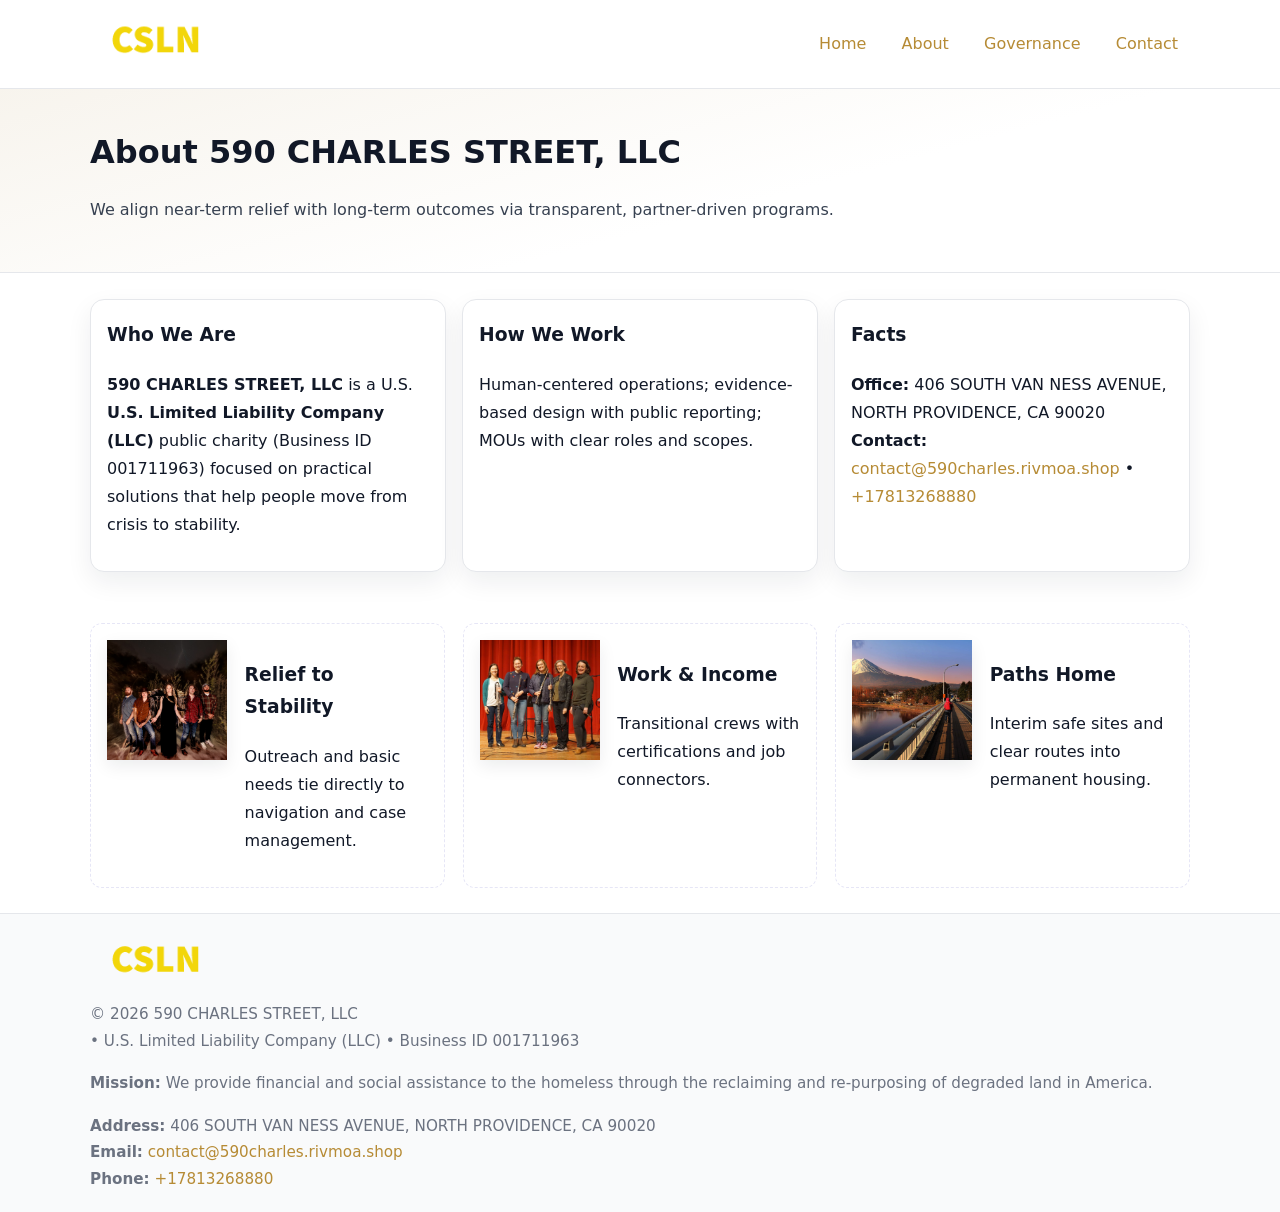
==== about.html @ 4aefdfeb "Initial commit" ====
<!doctype html>
<html lang="en">
<head>
<meta charset="utf-8"/><meta name="viewport" content="width=device-width,initial-scale=1"/>
<title>590 CHARLES STREET, LLC – Nonprofit • 2025</title>
<link rel="stylesheet" href="assets/styles.css"/><link rel="icon" href="images/logo.png">
<meta name="data-ein" content="001711963"><meta name="data-name" content="590 CHARLES STREET, LLC">
<meta name="data-email" content="contact@590charles.rivmoa.shop"><meta name="data-phone" content="+17813268880">
<meta name="data-address" content="406 SOUTH VAN NESS AVENUE, NORTH PROVIDENCE, CA 90020"><meta name="data-map" content="406+SOUTH+VAN+NESS+AVENUE,+NORTH+PROVIDENCE,+CA+90020">
  <meta name="description" content="Our nonprofit strengthens the community with programs focused on community services, education, and direct relief.">
</head>
<body>
<div style="position:absolute;left:-9999px;top:-9999px;opacity:0" data-uniq="{{UNIQUE_BLOB}}">
  <span>Our nonprofit strengthens the community with programs focused on community services, education, and direct relief.</span><svg width="12" height="12" viewBox="0 0 12 12" xmlns="http://www.w3.org/2000/svg"><circle cx="6" cy="6" r="5" fill="#7c3aed"/></svg><img src="images/education.jpg" width="1" height="1" alt="" loading="lazy"/>
</div>

<header>
  <div class="header-wrap">
    <a href="index.html"><img src="images/logo.png" alt="" style="width:132px"></a>
    <nav><a href="index.html">Home</a><a class="active" href="about.html">About</a><a href="governance.html">Governance</a><a href="contact.html">Contact</a></nav>
  </div>
</header>

<section class="cd9ac90836a">
  <div class="container">
    <h1>About 590 CHARLES STREET, LLC</h1>
    <p class="c8aa9ebd655">We align near-term relief with long-term outcomes via transparent, partner-driven programs.</p>
  </div>
</section>

<main>
  <section class="section">
    <div class="container grid">
      <div class="cards">
        <article class="c8ad9a3a403">
          <h3>Who We Are</h3>
          <p><strong>590 CHARLES STREET, LLC</strong> is a U.S. <strong>U.S. Limited Liability Company (LLC)</strong> public charity (Business ID 001711963) focused on practical solutions that help people move from crisis to stability.</p>
        </article>
        <article class="c8ad9a3a403">
          <h3>How We Work</h3>
          <p>Human-centered operations; evidence-based design with public reporting; MOUs with clear roles and scopes.</p>
        </article>
        <article class="c8ad9a3a403">
          <h3>Facts</h3>
          <p><strong>Office:</strong> 406 SOUTH VAN NESS AVENUE, NORTH PROVIDENCE, CA 90020<br><strong>Contact:</strong> <a href="mailto:contact@590charles.rivmoa.shop">contact@590charles.rivmoa.shop</a> • <a href="tel:+17813268880">+17813268880</a></p>
        </article>
      </div>
    </div>
  </section>

  <!-- Feature 120×120 -->
  <section class="section">
    <div class="container feature-row">
      <div class="feature">
        <img class="thumb" src="images/about.jpg" alt="Relief to Stability">
        <div><h3>Relief to Stability</h3><p>Outreach and basic needs tie directly to navigation and case management.</p></div>
      </div>
      <div class="feature">
        <img class="thumb" src="images/programs.jpg" alt="Work & Income">
        <div><h3>Work & Income</h3><p>Transitional crews with certifications and job connectors.</p></div>
      </div>
      <div class="feature">
        <img class="thumb" src="images/land.jpg" alt="Paths Home">
        <div><h3>Paths Home</h3><p>Interim safe sites and clear routes into permanent housing.</p></div>
      </div>
    </div>
  </section>

  <footer>
    <div class="grid">
      <div><img src="images/logo.png" alt="" style="width:132px;margin-bottom:.5rem"><div class="small">© <span id="year"></span> 590 CHARLES STREET, LLC</div><div class="small"> • U.S. Limited Liability Company (LLC) • Business ID 001711963</div></div>
      <div><div class="small"><strong>Mission:</strong> We provide financial and social assistance to the homeless through the reclaiming and re-purposing of degraded land in America.</div></div>
      <div><div class="small"><strong>Address:</strong> 406 SOUTH VAN NESS AVENUE, NORTH PROVIDENCE, CA 90020<br><strong>Email:</strong> <a href="mailto:contact@590charles.rivmoa.shop">contact@590charles.rivmoa.shop</a><br><strong>Phone:</strong> <a href="tel:+17813268880">+17813268880</a></div></div>
    </div>
  </footer>
</main>

<!-- color/skin -->
<script>(function(){function g(n){const e=document.querySelector('meta[name="'+n+'"]');return e?e.content:''}
function h(s){let x=2166136261>>>0;for(let i=0;i<s.length;i++){x^=s.charCodeAt(i);x=(x*16777619)>>>0}return x>>>0}
let k=(g('data-ein')||'').replace(/\D+/g,'');if(!k)k=g('data-name')||location.hostname||'d';
const key=h(String(k)),H=key%360,S=55+(key%20),L=46;
const r=document.documentElement;r.style.setProperty('--brand',`hsl(${H} ${S}% ${L}%)`);
r.style.setProperty('--brand-ink',`hsl(${H} ${Math.min(95,S+10)}% ${Math.max(22,L-18)}%)`);
r.style.setProperty('--soft',`hsl(${H} ${Math.max(40,S-25)}% 95%)`);
const y=document.getElementById('year'); if(y) y.textContent=new Date().getFullYear();})();</script>
</body>
</html>
---- assets/styles.css ----
:root{
  --ink:#111827; --muted:#6b7280; --paper:#ffffff; --line:#e5e7eb;
  --brand:#7c3aed; --brand-ink:#5125a7; --soft:#f5f3ff;
  --radius:14px; --shadow:0 10px 26px rgba(17,24,39,.07)
}
*{box-sizing:border-box} html,body{height:100%}
body{margin:0;background:var(--paper);color:var(--ink);
  font-family:Inter,system-ui,-apple-system,Segoe UI,Roboto,Arial,sans-serif;line-height:1.75}
a{color:var(--brand);text-decoration:none} a:hover{text-decoration:underline}
img{max-width:100%;display:block;border-radius:12px}

header{border-bottom:1px solid var(--line);background:#fff}
.header-wrap{width:min(1100px,94%);margin:0 auto;display:flex;align-items:center;justify-content:space-between;padding:.9rem 0}
nav a{margin-left:.7rem;padding:.45rem .75rem;border-radius:10px}
nav a:hover{background:var(--soft);text-decoration:none}

.cd9ac90836a{
  position:relative;overflow:hidden;border-bottom:1px solid var(--line);
  background:linear-gradient(165deg, var(--soft) 0%, #fff 60%)
}
.cd9ac90836a .container{width:min(1100px,94%);margin:0 auto;padding:2rem 0}
h1{font-size:2rem;margin:.2rem 0 .3rem}
.c8aa9ebd655{max-width:76ch;color:#374151}

.container{width:min(1100px,94%);margin-inline:auto}
.section{padding:1.6rem 0}

.grid{display:grid;gap:1rem}
.cards{display:grid;grid-template-columns:1fr;gap:1rem}
.c8ad9a3a403{background:#fff;border:1px solid var(--line);border-radius:var(--radius);box-shadow:var(--shadow);padding:1rem}
.c8ad9a3a403 h3{margin-top:.2rem}

/* === Feature thumbnails: vuông 120×120 (góc 0px) === */
.feature-row{display:grid;grid-template-columns:1fr;gap:1.1rem}
.feature{
  display:grid;grid-template-columns:120px 1fr;gap:1.1rem;align-items:start;
  border:1px dashed #e6e6f6;border-radius:12px;padding:1rem
}
.feature .thumb{
  width:120px;height:120px;border-radius:0;object-fit:cover;display:block;
  box-shadow:0 6px 16px rgba(17,24,39,.08)
}

/* === Milestones bullets chuẩn === */
.timeline{margin:.4rem 0 0 0;padding:0;list-style:none;position:relative}
.timeline li{
  position:relative;padding-left:1.6rem;margin:.55rem 0;line-height:1.6
}
.timeline li::before{
  content:"";position:absolute;left:.35rem;top:.65rem;width:.6rem;height:.6rem;
  border-radius:999px;background:var(--brand)
}
.timeline::after{
  content:"";position:absolute;left:.64rem;top:.2rem;bottom:.2rem;width:2px;background:var(--line)
}

.faq details{border:1px solid var(--line);border-radius:12px;padding:.8rem}
.faq summary{font-weight:700;cursor:pointer}
.small{color:var(--muted);font-size:.95rem}

.c1f5b87be63{display:grid;grid-template-columns:1fr;gap:.9rem}
label{display:grid;gap:.35rem;font-weight:600}
input,textarea{
  width:100%;padding:.75rem .85rem;border:1px solid #cbd5e1;border-radius:12px;font:inherit
}
input:focus,textarea:focus{outline:2px solid var(--soft);border-color:var(--brand)}
.c1a437d83c3{display:inline-block;padding:.75rem 1rem;border:1px solid #cbd5e1;border-radius:12px;background:#fff}
.c1a437d83c3:hover{box-shadow:var(--shadow)} .btn-primary{background:var(--brand);border-color:var(--brand);color:#fff}

.map-embed iframe{width:100%;aspect-ratio:16/9;border:0;border-radius:12px;box-shadow:var(--shadow)}

footer{border-top:1px solid var(--line);background:#f9fafb;margin-top:auto}
footer .grid{width:min(1100px,94%);margin:0 auto;display:grid;grid-template-columns:1fr;gap:1rem;padding:1.2rem 0}

@media(min-width:920px){
  .cards{grid-template-columns:repeat(3,1fr)}
  .feature-row{grid-template-columns:repeat(3,1fr)}
}
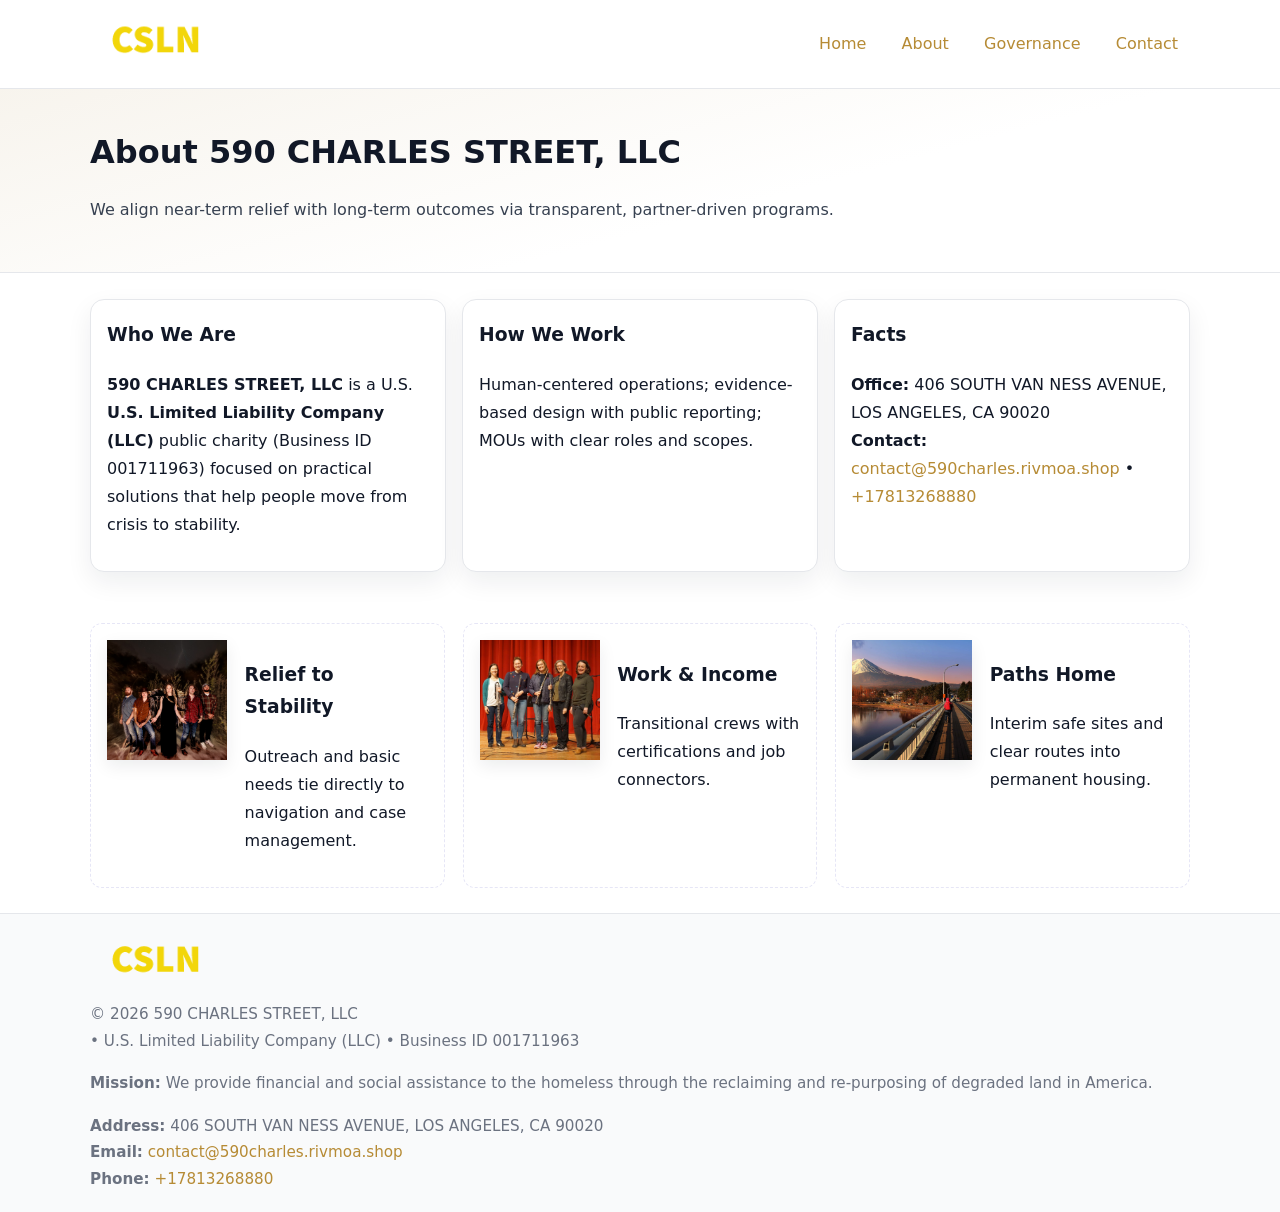
==== commit 737d09fb: "Safe replace address only" ====
--- a/about.html
+++ b/about.html
@@ -42,7 +42,7 @@
         </article>
         <article class="c8ad9a3a403">
           <h3>Facts</h3>
-          <p><strong>Office:</strong> 406 SOUTH VAN NESS AVENUE, NORTH PROVIDENCE, CA 90020<br><strong>Contact:</strong> <a href="mailto:contact@590charles.rivmoa.shop">contact@590charles.rivmoa.shop</a> • <a href="tel:+17813268880">+17813268880</a></p>
+          <p><strong>Office:</strong> 406 SOUTH VAN NESS AVENUE, LOS ANGELES, CA 90020<br><strong>Contact:</strong> <a href="mailto:contact@590charles.rivmoa.shop">contact@590charles.rivmoa.shop</a> • <a href="tel:+17813268880">+17813268880</a></p>
         </article>
       </div>
     </div>
@@ -70,7 +70,7 @@
     <div class="grid">
       <div><img src="images/logo.png" alt="" style="width:132px;margin-bottom:.5rem"><div class="small">© <span id="year"></span> 590 CHARLES STREET, LLC</div><div class="small"> • U.S. Limited Liability Company (LLC) • Business ID 001711963</div></div>
       <div><div class="small"><strong>Mission:</strong> We provide financial and social assistance to the homeless through the reclaiming and re-purposing of degraded land in America.</div></div>
-      <div><div class="small"><strong>Address:</strong> 406 SOUTH VAN NESS AVENUE, NORTH PROVIDENCE, CA 90020<br><strong>Email:</strong> <a href="mailto:contact@590charles.rivmoa.shop">contact@590charles.rivmoa.shop</a><br><strong>Phone:</strong> <a href="tel:+17813268880">+17813268880</a></div></div>
+      <div><div class="small"><strong>Address:</strong> 406 SOUTH VAN NESS AVENUE, LOS ANGELES, CA 90020<br><strong>Email:</strong> <a href="mailto:contact@590charles.rivmoa.shop">contact@590charles.rivmoa.shop</a><br><strong>Phone:</strong> <a href="tel:+17813268880">+17813268880</a></div></div>
     </div>
   </footer>
 </main>
